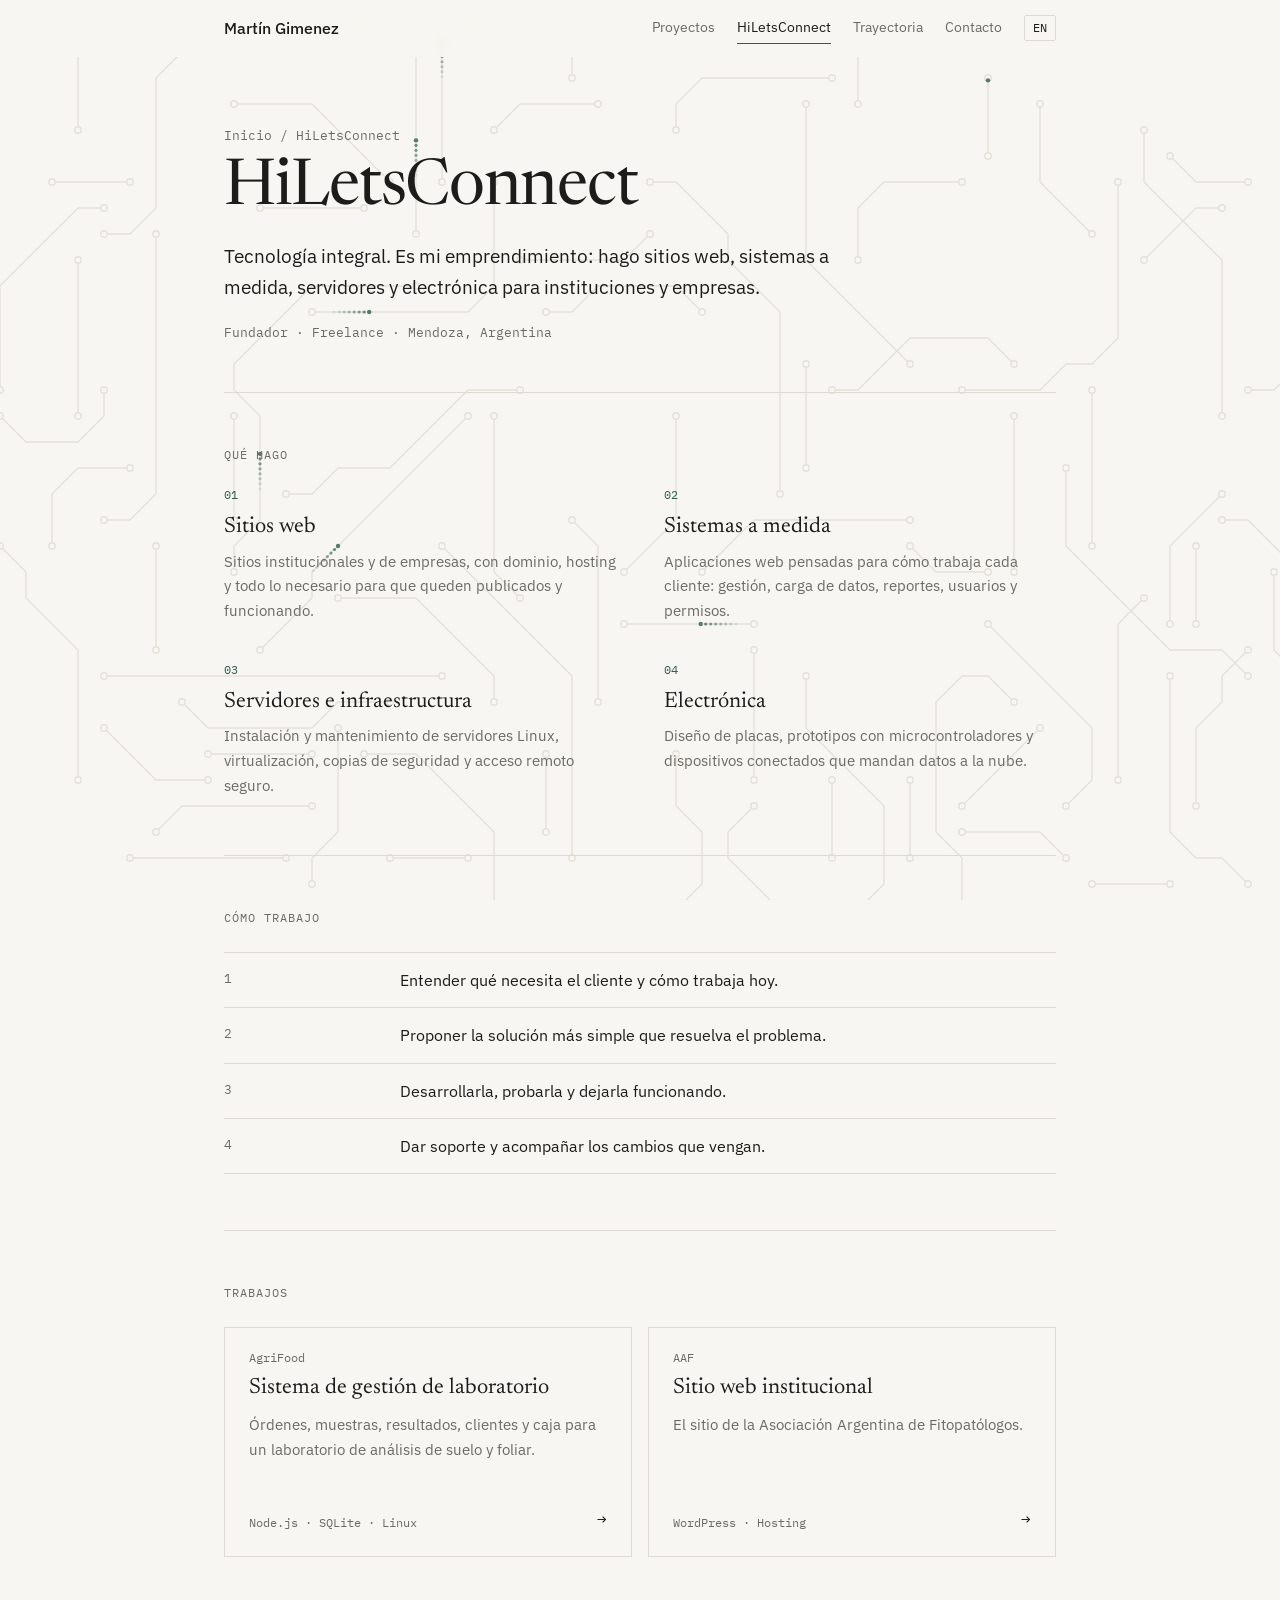
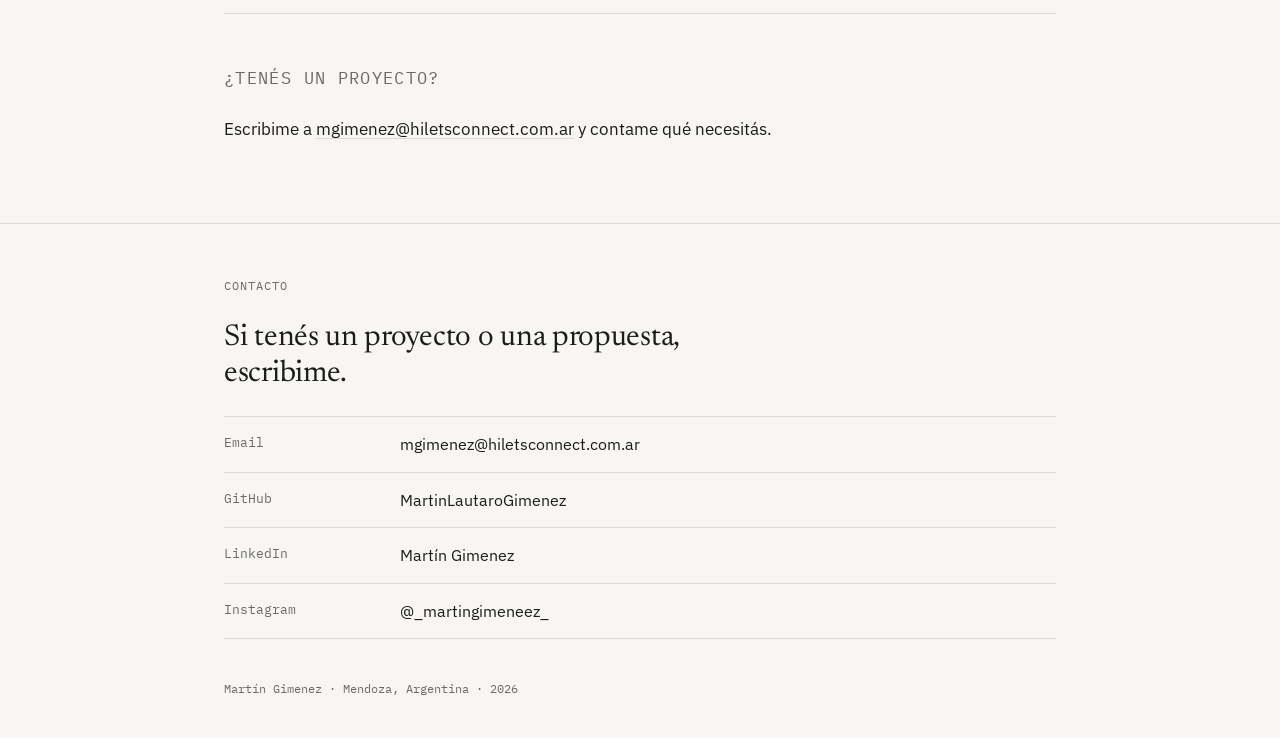
==== hiletsconnect/index.html @ ca88e9f5 "Sitio de varias páginas: proyectos, HiLetsConnect y trayectoria Agrega el curso de teledetección de " ====
<!DOCTYPE html>
<html lang="es" data-lang="es">
<head>
<meta charset="UTF-8">
<meta name="viewport" content="width=device-width, initial-scale=1">
<title>HiLetsConnect · Martín Gimenez</title>
<meta name="description" content="HiLetsConnect: tecnología integral. Sitios web, sistemas a medida, servidores y electrónica.">
<script>document.documentElement.classList.add('js');</script>
<link rel="preconnect" href="https://fonts.googleapis.com">
<link rel="preconnect" href="https://fonts.gstatic.com" crossorigin>
<link href="https://fonts.googleapis.com/css2?family=Newsreader:opsz,wght@6..72,400;6..72,500&family=IBM+Plex+Sans:wght@400;500&family=IBM+Plex+Mono:wght@400&display=swap" rel="stylesheet">
<link rel="stylesheet" href="../assets/style.css">
</head>
<body data-root="../" data-page="hiletsconnect">

<main class="wrap">

  <div class="page-head">
    <p class="crumb"><a href="../"><span lang="es">Inicio</span><span lang="en">Home</span></a> / HiLetsConnect</p>
    <h1>HiLetsConnect</h1>
    <p class="lead" lang="es">Tecnología integral. Es mi emprendimiento: hago sitios web, sistemas a medida, servidores y electrónica para instituciones y empresas.</p>
    <p class="lead" lang="en">End-to-end technology. It's my own business: I build websites, custom software, servers and electronics for institutions and companies.</p>
    <p class="meta"><span lang="es">Fundador · Freelance · Mendoza, Argentina</span><span lang="en">Founder · Freelance · Mendoza, Argentina</span></p>
  </div>

  <section>
    <p class="label"><span lang="es">Qué hago</span><span lang="en">Services</span></p>
    <div class="grid2">
      <div>
        <span class="n">01</span>
        <h3><span lang="es">Sitios web</span><span lang="en">Websites</span></h3>
        <p lang="es">Sitios institucionales y de empresas, con dominio, hosting y todo lo necesario para que queden publicados y funcionando.</p>
        <p lang="en">Websites for institutions and companies, with domain, hosting and everything needed to get them live and running.</p>
      </div>
      <div>
        <span class="n">02</span>
        <h3><span lang="es">Sistemas a medida</span><span lang="en">Custom software</span></h3>
        <p lang="es">Aplicaciones web pensadas para cómo trabaja cada cliente: gestión, carga de datos, reportes, usuarios y permisos.</p>
        <p lang="en">Web applications shaped around how each client works: management, data entry, reports, users and permissions.</p>
      </div>
      <div>
        <span class="n">03</span>
        <h3><span lang="es">Servidores e infraestructura</span><span lang="en">Servers and infrastructure</span></h3>
        <p lang="es">Instalación y mantenimiento de servidores Linux, virtualización, copias de seguridad y acceso remoto seguro.</p>
        <p lang="en">Setup and maintenance of Linux servers, virtualization, backups and secure remote access.</p>
      </div>
      <div>
        <span class="n">04</span>
        <h3><span lang="es">Electrónica</span><span lang="en">Electronics</span></h3>
        <p lang="es">Diseño de placas, prototipos con microcontroladores y dispositivos conectados que mandan datos a la nube.</p>
        <p lang="en">Circuit board design, microcontroller prototypes and connected devices that send data to the cloud.</p>
      </div>
    </div>
  </section>

  <section>
    <p class="label"><span lang="es">Cómo trabajo</span><span lang="en">How I work</span></p>
    <ul class="rows">
      <li><span class="k">1</span><span class="v"><span lang="es">Entender qué necesita el cliente y cómo trabaja hoy.</span><span lang="en">Understand what the client needs and how they work today.</span></span></li>
      <li><span class="k">2</span><span class="v"><span lang="es">Proponer la solución más simple que resuelva el problema.</span><span lang="en">Propose the simplest solution that solves the problem.</span></span></li>
      <li><span class="k">3</span><span class="v"><span lang="es">Desarrollarla, probarla y dejarla funcionando.</span><span lang="en">Build it, test it and get it running.</span></span></li>
      <li><span class="k">4</span><span class="v"><span lang="es">Dar soporte y acompañar los cambios que vengan.</span><span lang="en">Provide support and handle future changes.</span></span></li>
    </ul>
  </section>

  <section>
    <p class="label"><span lang="es">Trabajos</span><span lang="en">Work</span></p>
    <div class="cards">
      <a class="card" href="../proyectos/agrifood/">
        <span class="num">AgriFood</span>
        <h3><span lang="es">Sistema de gestión de laboratorio</span><span lang="en">Lab management system</span></h3>
        <p lang="es">Órdenes, muestras, resultados, clientes y caja para un laboratorio de análisis de suelo y foliar.</p>
        <p lang="en">Orders, samples, results, clients and billing for a soil and leaf analysis lab.</p>
        <span class="foot"><span>Node.js · SQLite · Linux</span><span class="arrow">→</span></span>
      </a>
      <a class="card" href="../proyectos/aaf/">
        <span class="num">AAF</span>
        <h3><span lang="es">Sitio web institucional</span><span lang="en">Institutional website</span></h3>
        <p lang="es">El sitio de la Asociación Argentina de Fitopatólogos.</p>
        <p lang="en">The website of the Argentine Association of Phytopathologists.</p>
        <span class="foot"><span>WordPress · Hosting</span><span class="arrow">→</span></span>
      </a>
    </div>
  </section>

  <section class="prose">
    <p class="label"><span lang="es">¿Tenés un proyecto?</span><span lang="en">Have a project?</span></p>
    <p lang="es">Escribime a <a href="mailto:mgimenez@hiletsconnect.com.ar">mgimenez@hiletsconnect.com.ar</a> y contame qué necesitás.</p>
    <p lang="en">Email me at <a href="mailto:mgimenez@hiletsconnect.com.ar">mgimenez@hiletsconnect.com.ar</a> and tell me what you need.</p>
  </section>

</main>

<script src="../assets/main.js"></script>
</body>
</html>
---- assets/style.css ----
:root {
  --bg: #f7f6f2;
  --text: #1c1c1a;
  --muted: #6b6a64;
  --line: #dcdad2;
  --accent: #2f5d50;
  --ph: #ecebe5;
  --trace: #e3e1d8;
  --head: rgba(247, 246, 242, 0.88);
  --card: rgba(247, 246, 242, 0.82);
}
@media (prefers-color-scheme: dark) {
  :root {
    --bg: #151514;
    --text: #e8e6df;
    --muted: #9a988f;
    --line: #2e2d2a;
    --accent: #8fbfae;
    --ph: #1f1f1d;
    --trace: #252523;
    --head: rgba(21, 21, 20, 0.88);
    --card: rgba(21, 21, 20, 0.82);
  }
}

* { box-sizing: border-box; margin: 0; padding: 0; }
html { scroll-behavior: smooth; }
body {
  background: var(--bg);
  color: var(--text);
  font: 400 16px/1.65 "IBM Plex Sans", system-ui, sans-serif;
  -webkit-font-smoothing: antialiased;
  min-height: 100vh;
  display: flex; flex-direction: column;
}
main { flex: 1; width: 100%; }
a { color: inherit; text-decoration-color: var(--line); text-underline-offset: 3px; }
a:hover { color: var(--accent); text-decoration-color: currentColor; }
strong { font-weight: 500; }

/* idioma */
html[data-lang="es"] [lang="en"],
html[data-lang="en"] [lang="es"] { display: none; }

.wrap { max-width: 880px; margin: 0 auto; padding: 0 24px; }

/* fondo de pistas */
#bg { position: fixed; inset: 0; z-index: -1; pointer-events: none; }

/* ---------- cabecera ---------- */
header {
  position: sticky; top: 0; z-index: 10;
  background: var(--head);
  backdrop-filter: blur(6px);
  -webkit-backdrop-filter: blur(6px);
  border-bottom: 1px solid transparent;
  transition: border-color .3s;
}
header.scrolled { border-bottom-color: var(--line); }
header .wrap {
  display: flex; align-items: center; justify-content: space-between;
  height: 56px; gap: 16px;
}
.brand { font-weight: 500; text-decoration: none; white-space: nowrap; }
nav { display: flex; gap: 22px; font-size: 14px; align-items: center; }
nav .links-nav { display: flex; gap: 22px; }
nav a { text-decoration: none; color: var(--muted); position: relative; }
nav a:hover, nav a.active { color: var(--text); }
nav a.active::after {
  content: ""; position: absolute; left: 0; right: 0; bottom: -4px;
  height: 1px; background: var(--accent);
}
.lang, .menu {
  font: 400 12px/1 "IBM Plex Mono", monospace;
  background: none; border: 1px solid var(--line); color: var(--text);
  padding: 6px 8px; cursor: pointer; border-radius: 2px;
}
.lang:hover, .menu:hover { border-color: var(--text); }
.menu { display: none; }

/* ---------- tipografía común ---------- */
h1 {
  font: 400 clamp(40px, 6.5vw, 64px)/1.04 "Newsreader", Georgia, serif;
  letter-spacing: -0.02em;
}
h2 { font: 400 30px/1.2 "Newsreader", Georgia, serif; letter-spacing: -0.01em; }
h3 { font: 400 22px/1.3 "Newsreader", Georgia, serif; }
p + p { margin-top: 1em; }
.label {
  font: 400 12px/1 "IBM Plex Mono", monospace; text-transform: uppercase;
  letter-spacing: 0.08em; color: var(--muted); margin-bottom: 28px;
}
.mono { font-family: "IBM Plex Mono", monospace; }
.muted { color: var(--muted); }
.lead { font-size: 19px; max-width: 34em; }
.prose p, .prose ul { max-width: 38em; font-size: 17px; }
.prose ul { margin: 12px 0 0 18px; }
.prose li { margin-bottom: 6px; }
.prose h3 { margin: 32px 0 10px; }
.prose h3:first-child { margin-top: 0; }

section { border-top: 1px solid var(--line); padding: 56px 0; }

/* ---------- intro (inicio) ---------- */
.intro {
  display: grid; grid-template-columns: 1fr 180px; gap: 48px;
  padding: 88px 0 72px; align-items: end;
}
.intro h1 { font-size: clamp(44px, 7vw, 68px); margin-bottom: 24px; }
.meta { margin-top: 20px; font: 400 13px/1.6 "IBM Plex Mono", monospace; color: var(--muted); }

.typing {
  font: 400 13px/1 "IBM Plex Mono", monospace; color: var(--accent);
  margin-bottom: 22px; min-height: 13px;
}
.typing::before { content: "> "; color: var(--muted); }
.typing .caret {
  display: inline-block; width: 7px; height: 14px; margin-left: 2px;
  background: var(--accent); vertical-align: -2px;
  animation: blink 1s steps(1) infinite;
}
@keyframes blink { 50% { opacity: 0; } }

h1 .ch { display: inline-block; }
.js h1 .ch { opacity: 0; transform: translateY(0.35em); animation: up .8s cubic-bezier(.2,.7,.2,1) forwards; }
@keyframes up { to { opacity: 1; transform: none; } }

/* ---------- encabezado de página interna ---------- */
.page-head { padding: 72px 0 48px; }
.page-head h1 { margin: 14px 0 18px; }
.crumb { font: 400 13px/1 "IBM Plex Mono", monospace; color: var(--muted); }
.crumb a { text-decoration: none; }

/* ---------- marcadores de foto ---------- */
.ph {
  background: var(--ph);
  border: 1px dashed var(--line);
  display: flex; align-items: center; justify-content: center;
  font: 400 12px/1.4 "IBM Plex Mono", monospace; color: var(--muted);
  text-align: center; padding: 12px;
}
.ph img { width: 100%; height: 100%; object-fit: cover; display: block; }
.ph.photo { aspect-ratio: 4 / 5; }
.ph.shot { aspect-ratio: 16 / 9; }
.gallery { display: grid; grid-template-columns: 1fr 1fr; gap: 16px; }
.gallery .ph { aspect-ratio: 4 / 3; }

/* ---------- tarjetas de proyecto ---------- */
.cards { display: grid; grid-template-columns: 1fr 1fr; gap: 16px; }
.card {
  display: flex; flex-direction: column; gap: 10px;
  padding: 24px; min-height: 230px;
  border: 1px solid var(--line); background: var(--card);
  text-decoration: none; position: relative;
  transition: border-color .3s, transform .4s ease;
}
.card:hover { color: inherit; border-color: var(--accent); transform: translateY(-3px); }
.card .num { font: 400 12px/1 "IBM Plex Mono", monospace; color: var(--muted); }
.card h3 { transition: color .3s; }
.card:hover h3 { color: var(--accent); }
.card p { color: var(--muted); font-size: 15px; flex: 1; }
.card .foot {
  display: flex; justify-content: space-between; align-items: end; gap: 12px;
  font: 400 12px/1.6 "IBM Plex Mono", monospace; color: var(--muted);
}
.card .arrow { font-size: 16px; transition: transform .3s; color: var(--text); }
.card:hover .arrow { transform: translateX(4px); color: var(--accent); }

/* ---------- lista de proyectos ---------- */
.project {
  display: grid; grid-template-columns: 56px 1fr; gap: 0 8px;
  padding: 40px 0; border-top: 1px solid var(--line);
  text-decoration: none;
}
.project:first-of-type { border-top: 0; padding-top: 0; }
.project:hover { color: inherit; }
.project .num { font: 400 13px/2.4 "IBM Plex Mono", monospace; color: var(--muted); transition: color .3s; }
.project .num::after {
  content: ""; display: block; width: 0; height: 1px; background: var(--accent);
  margin-top: 2px; transition: width .4s ease;
}
.project:hover .num { color: var(--accent); }
.project:hover .num::after { width: 28px; }
.project h2 { transition: color .3s; }
.project:hover h2 { color: var(--accent); }
.project .role { color: var(--muted); font-size: 14px; margin: 4px 0 14px; }
.project p { max-width: 38em; }
.project .more { margin-top: 14px; font-size: 14px; color: var(--accent); }
.project .more span.arr { display: inline-block; transition: transform .3s; }
.project:hover .more span.arr { transform: translateX(4px); }

.stack { font: 400 13px/1.7 "IBM Plex Mono", monospace; color: var(--muted); }
.links { margin-top: 10px; font-size: 14px; display: flex; gap: 18px; flex-wrap: wrap; }

/* ---------- filas tipo tabla ---------- */
.rows { list-style: none; }
.rows li {
  display: grid; grid-template-columns: 160px 1fr; gap: 16px;
  padding: 14px 0; border-top: 1px solid var(--line);
  transition: padding-left .3s ease;
}
.rows li:last-child { border-bottom: 1px solid var(--line); }
.rows li:hover { padding-left: 6px; }
.rows .k { font: 400 13px/1.9 "IBM Plex Mono", monospace; color: var(--muted); transition: color .3s; }
.rows li:hover .k { color: var(--accent); }
.rows .v small { display: block; color: var(--muted); font-size: 14px; }
.rows .v a { text-decoration: none; }
.rows .v a:hover { text-decoration: underline; }

/* ---------- diagrama de flujo ---------- */
.flow {
  display: flex; flex-wrap: wrap; align-items: center; gap: 10px 0;
  font: 400 13px/1 "IBM Plex Mono", monospace; margin: 8px 0 12px;
}
.flow .node { border: 1px solid var(--line); background: var(--card); padding: 10px 12px; }
.flow .node.hi { border-color: var(--accent); color: var(--accent); }
.flow .edge { color: var(--muted); padding: 0 8px; font-size: 12px; white-space: nowrap; }
.flow .edge::after { content: " →"; }

/* ---------- servicios / bloques ---------- */
.grid2 { display: grid; grid-template-columns: 1fr 1fr; gap: 40px 48px; }
.grid2 h3 { margin-bottom: 8px; }
.grid2 p { color: var(--muted); font-size: 15px; }
.grid2 .n { font: 400 12px/1 "IBM Plex Mono", monospace; color: var(--accent); display: block; margin-bottom: 12px; }

.teaser {
  display: grid; grid-template-columns: 1fr auto; gap: 24px; align-items: end;
  text-decoration: none;
}
.teaser:hover { color: inherit; }
.teaser h2 { transition: color .3s; margin-bottom: 10px; }
.teaser:hover h2 { color: var(--accent); }
.teaser p { color: var(--muted); max-width: 34em; }
.teaser .arrow { font-size: 28px; transition: transform .3s; }
.teaser:hover .arrow { transform: translateX(6px); color: var(--accent); }

/* navegación entre proyectos */
.pager { display: flex; justify-content: space-between; gap: 16px; font-size: 14px; }
.pager a { text-decoration: none; color: var(--muted); }
.pager a:hover { color: var(--accent); }
.pager a strong { display: block; color: var(--text); font: 400 20px/1.3 "Newsreader", Georgia, serif; }
.pager a:last-child { text-align: right; }

/* ---------- pie / contacto ---------- */
footer { border-top: 1px solid var(--line); padding: 56px 0 40px; margin-top: 24px; }
footer h2 { margin-bottom: 24px; max-width: 18em; }
footer .copy {
  margin-top: 40px; font: 400 12px/1.6 "IBM Plex Mono", monospace; color: var(--muted);
}

/* ---------- aparición ---------- */
.js .reveal { opacity: 0; transform: translateY(14px); transition: opacity .7s ease, transform .7s ease, padding-left .3s ease; }
.js .reveal.in { opacity: 1; transform: none; }
.js .card.reveal.in:hover { transform: translateY(-3px); }

@media (prefers-reduced-motion: reduce) {
  .js .reveal, .js h1 .ch { opacity: 1; transform: none; animation: none; transition: none; }
  .typing .caret { animation: none; }
}

/* ---------- celular ---------- */
@media (max-width: 760px) {
  .menu { display: inline-block; }
  nav .links-nav {
    display: none; position: absolute; top: 56px; left: 0; right: 0;
    flex-direction: column; gap: 0; background: var(--bg);
    border-bottom: 1px solid var(--line); padding: 8px 24px 16px;
  }
  nav .links-nav a { padding: 12px 0; font-size: 16px; border-bottom: 1px solid var(--line); }
  nav .links-nav a.active::after { display: none; }
  nav .links-nav a.active { color: var(--accent); }
  header.open nav .links-nav { display: flex; }
  .intro { grid-template-columns: 1fr; padding: 56px 0 48px; gap: 32px; }
  .intro .ph.photo { width: 140px; order: -1; }
  .page-head { padding: 48px 0 32px; }
  .cards, .grid2, .gallery { grid-template-columns: 1fr; }
  .project { grid-template-columns: 1fr; }
  .project .num { line-height: 1.6; margin-bottom: 6px; }
  .rows li { grid-template-columns: 1fr; gap: 2px; }
  section { padding: 44px 0; }
  .flow { flex-direction: column; align-items: flex-start; }
  .flow .edge { padding: 6px 0 6px 12px; }
  .flow .edge::after { content: " ↓"; }
}
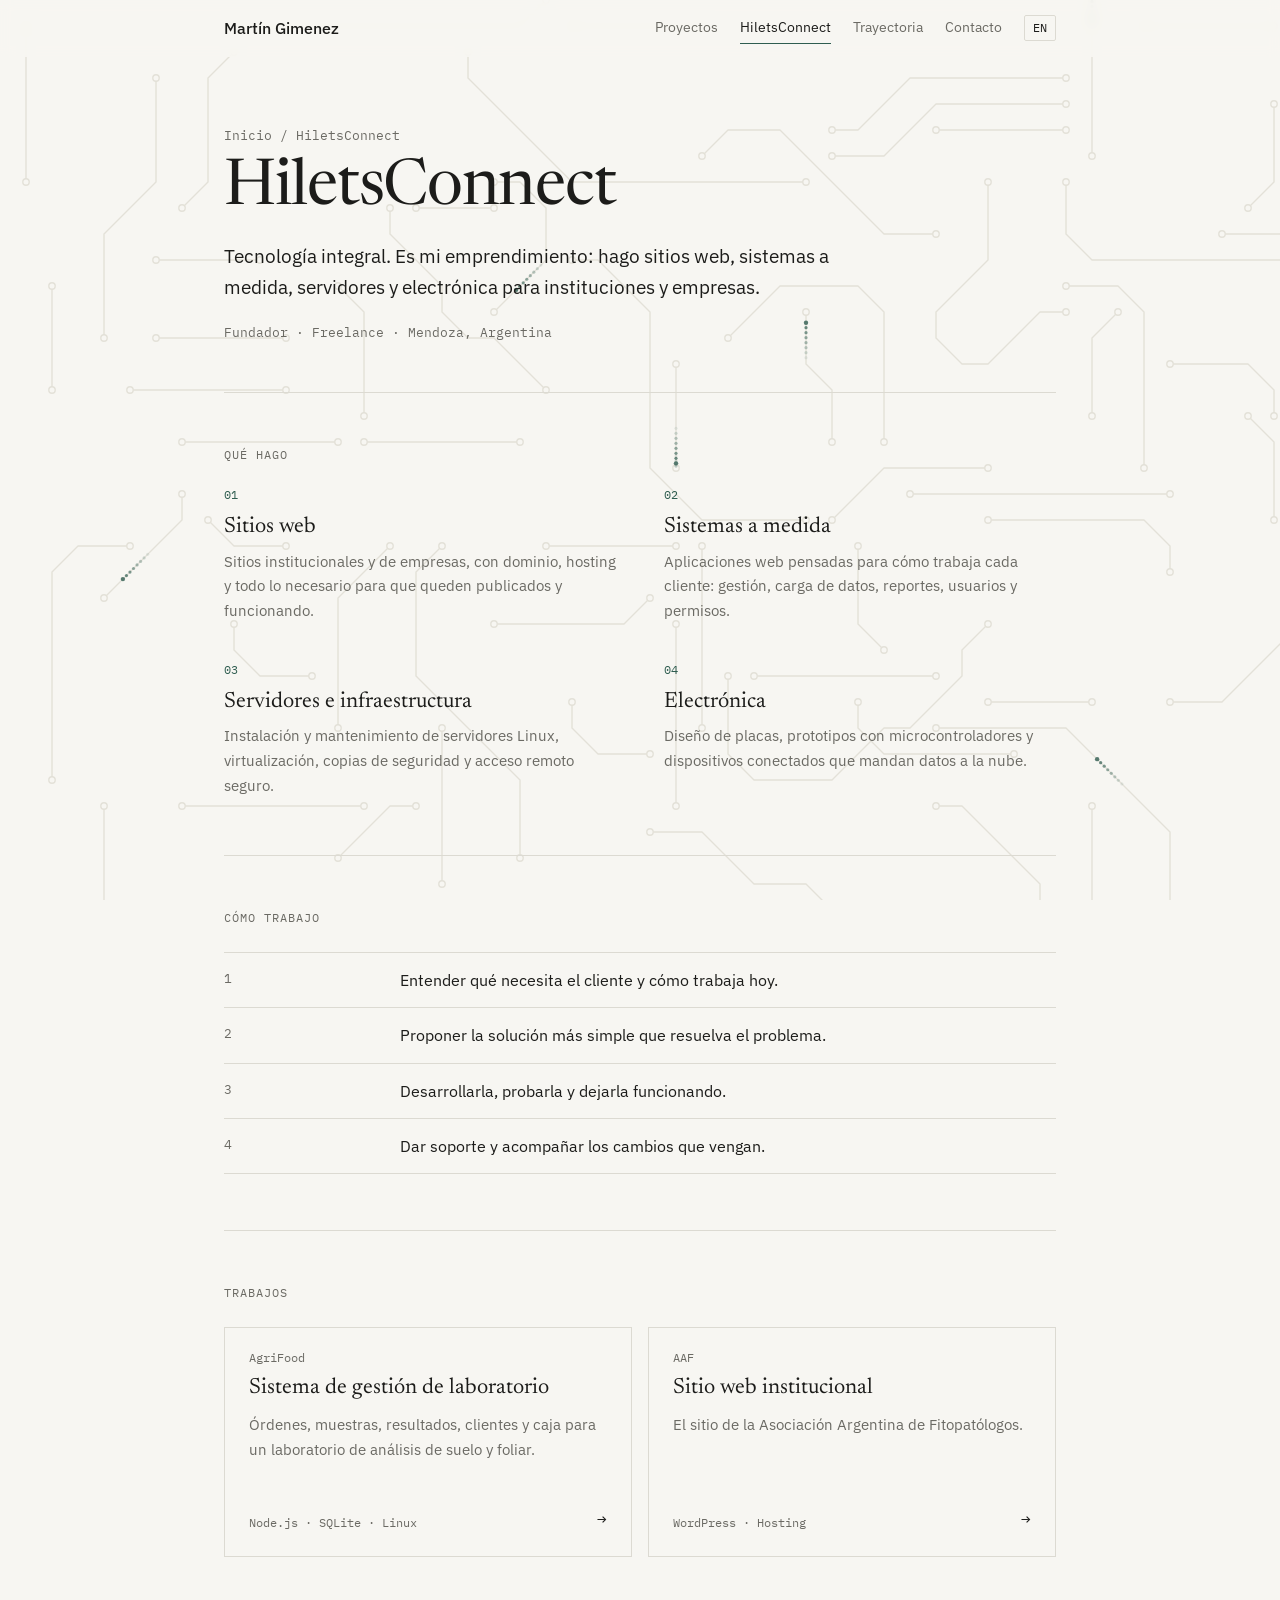
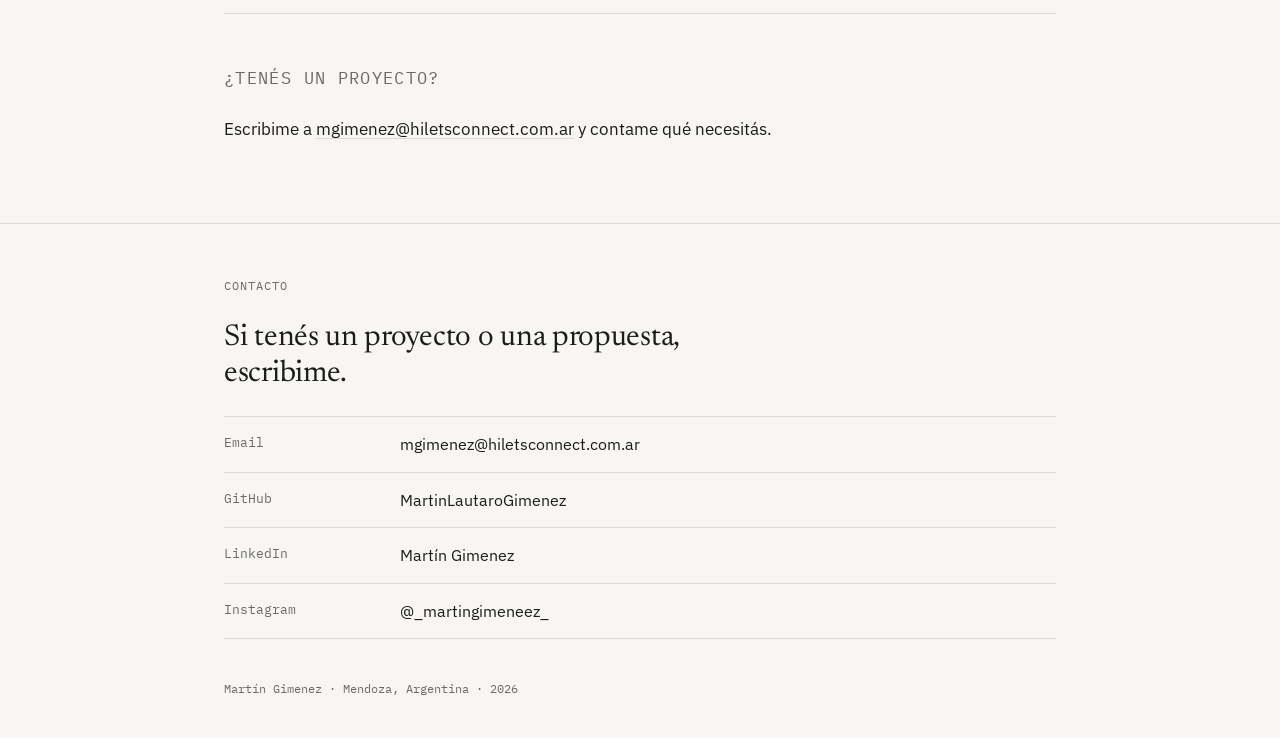
==== commit 50c28895: "Agrega VitisGuard, Acceso 4.0 y Pilly; saca Homelab; foto de perfil; nombre HiletsConnect Co-Authore" ====
--- a/hiletsconnect/index.html
+++ b/hiletsconnect/index.html
@@ -3,8 +3,8 @@
 <head>
 <meta charset="UTF-8">
 <meta name="viewport" content="width=device-width, initial-scale=1">
-<title>HiLetsConnect · Martín Gimenez</title>
-<meta name="description" content="HiLetsConnect: tecnología integral. Sitios web, sistemas a medida, servidores y electrónica.">
+<title>HiletsConnect · Martín Gimenez</title>
+<meta name="description" content="HiletsConnect: tecnología integral. Sitios web, sistemas a medida, servidores y electrónica.">
 <script>document.documentElement.classList.add('js');</script>
 <link rel="preconnect" href="https://fonts.googleapis.com">
 <link rel="preconnect" href="https://fonts.gstatic.com" crossorigin>
@@ -16,8 +16,8 @@
 <main class="wrap">
 
   <div class="page-head">
-    <p class="crumb"><a href="../"><span lang="es">Inicio</span><span lang="en">Home</span></a> / HiLetsConnect</p>
-    <h1>HiLetsConnect</h1>
+    <p class="crumb"><a href="../"><span lang="es">Inicio</span><span lang="en">Home</span></a> / HiletsConnect</p>
+    <h1>HiletsConnect</h1>
     <p class="lead" lang="es">Tecnología integral. Es mi emprendimiento: hago sitios web, sistemas a medida, servidores y electrónica para instituciones y empresas.</p>
     <p class="lead" lang="en">End-to-end technology. It's my own business: I build websites, custom software, servers and electronics for institutions and companies.</p>
     <p class="meta"><span lang="es">Fundador · Freelance · Mendoza, Argentina</span><span lang="en">Founder · Freelance · Mendoza, Argentina</span></p>
--- a/assets/style.css
+++ b/assets/style.css
@@ -140,6 +140,25 @@
   text-align: center; padding: 12px;
 }
 .ph img { width: 100%; height: 100%; object-fit: cover; display: block; }
+.ph.has-img { border: 1px solid var(--line); padding: 0; }
+.ph.fit { background: #fff; }
+.ph.fit img { object-fit: contain; padding: 16px; }
+
+/* cifras destacadas */
+.stats { display: grid; grid-template-columns: repeat(4, 1fr); gap: 16px; }
+.stat { border: 1px solid var(--line); background: var(--card); padding: 20px; }
+.stat b {
+  display: block; font: 400 34px/1.1 "Newsreader", Georgia, serif; color: var(--accent);
+  margin-bottom: 8px;
+}
+.stat span { font-size: 14px; color: var(--muted); }
+.tags { display: flex; flex-wrap: wrap; gap: 8px; margin-top: 14px; }
+.tags span {
+  font: 400 12px/1 "IBM Plex Mono", monospace; color: var(--muted);
+  border: 1px solid var(--line); padding: 7px 9px;
+}
+.more-link { margin-top: 24px; font-size: 14px; }
+.more-link a { text-decoration: none; color: var(--accent); }
 .ph.photo { aspect-ratio: 4 / 5; }
 .ph.shot { aspect-ratio: 16 / 9; }
 .gallery { display: grid; grid-template-columns: 1fr 1fr; gap: 16px; }
@@ -274,6 +293,7 @@
   .intro .ph.photo { width: 140px; order: -1; }
   .page-head { padding: 48px 0 32px; }
   .cards, .grid2, .gallery { grid-template-columns: 1fr; }
+  .stats { grid-template-columns: 1fr 1fr; }
   .project { grid-template-columns: 1fr; }
   .project .num { line-height: 1.6; margin-bottom: 6px; }
   .rows li { grid-template-columns: 1fr; gap: 2px; }
